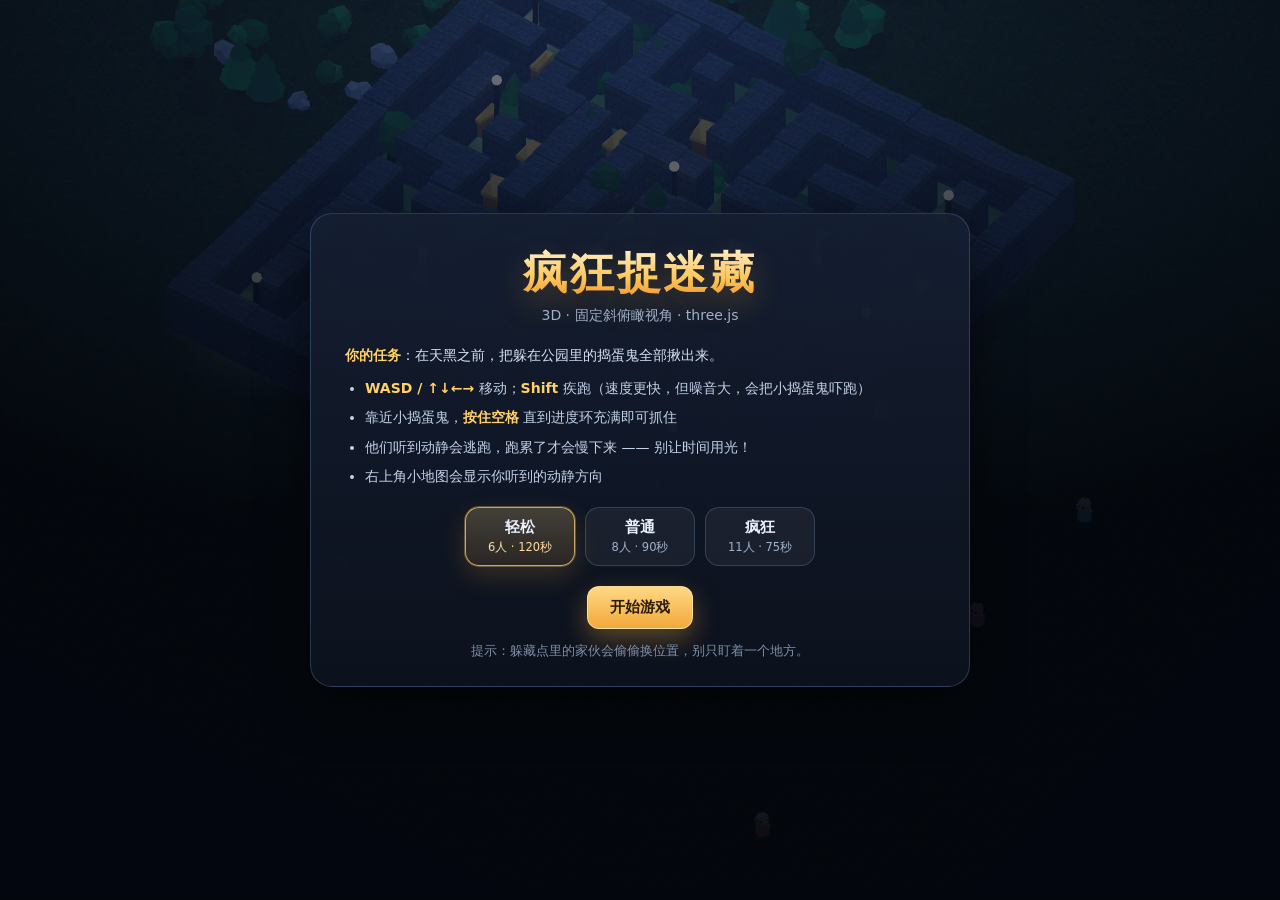
==== index.html @ 34064dfe "feat: 疯狂捉迷藏 —— three.js 固定斜俯瞰视角 3D 捉迷藏 - 固定等距正交相机 + 轻微跟随推镜，迷宫对角线对齐屏幕竖直线 - 程序化迷宫（DFS + 拆死胡同 + 中心广场）、夜" ====
<!DOCTYPE html>
<html lang="zh-CN">
<head>
<meta charset="UTF-8" />
<meta name="viewport" content="width=device-width, initial-scale=1, user-scalable=no" />
<title>疯狂捉迷藏 · Hide &amp; Seek 3D</title>
<link rel="stylesheet" href="css/style.css" />
</head>
<body>
<div id="app">
  <canvas id="game-canvas"></canvas>

  <!-- ===================== HUD ===================== -->
  <div id="hud" class="hidden">
    <div class="hud-top">
      <div class="panel stat">
        <span class="label">剩余时间</span>
        <span class="value" id="stat-time">90</span>
        <div class="bar"><i id="time-bar"></i></div>
      </div>
      <div class="panel stat">
        <span class="label">抓到</span>
        <span class="value"><b id="stat-found">0</b> / <span id="stat-total">8</span></span>
      </div>
      <div class="panel stat">
        <span class="label">噪音</span>
        <span class="value" id="stat-noise">安静</span>
        <div class="bar noise"><i id="noise-bar"></i></div>
      </div>
      <div class="panel stat">
        <span class="label">关卡</span>
        <span class="value" id="stat-level">1</span>
      </div>
      <div class="hud-buttons">
        <button class="btn ghost" id="btn-pause" title="暂停 / 继续 (Esc)">⏸</button>
        <button class="btn ghost" id="btn-sound" title="音效开关 (M)">🔊</button>
      </div>
    </div>

    <div id="toast"></div>
    <div id="minimap-wrap" class="panel">
      <canvas id="minimap" width="210" height="210"></canvas>
      <div class="mm-title">小地图</div>
    </div>
    <!-- 触屏虚拟摇杆 -->
    <div id="joystick" class="hidden">
      <div class="joy-base"><i class="joy-knob"></i></div>
      <div class="joy-hint">按住拖动移动</div>
    </div>
    <button id="btn-grab" class="hidden">抓<i>住</i></button>

    <div class="hint">
      <b>WASD</b>/方向键 移动 · <b>Shift</b> 疾跑(吵) · <b>空格</b> 抓住 · <b>Esc</b> 暂停
    </div>
  </div>

  <!-- ===================== 开始界面 ===================== -->
  <div id="screen-start" class="screen">
    <div class="card">
      <h1>疯狂捉迷藏</h1>
      <p class="sub">3D · 固定斜俯瞰视角 · three.js</p>
      <div class="rules">
        <p><b>你的任务</b>：在天黑之前，把躲在公园里的捣蛋鬼全部揪出来。</p>
        <ul>
          <li><b>WASD / ↑↓←→</b> 移动；<b>Shift</b> 疾跑（速度更快，但噪音大，会把小捣蛋鬼吓跑）</li>
          <li>靠近小捣蛋鬼，<b>按住空格</b> 直到进度环充满即可抓住</li>
          <li>他们听到动静会逃跑，跑累了才会慢下来 —— 别让时间用光！</li>
          <li>右上角小地图会显示你听到的动静方向</li>
        </ul>
      </div>
      <div class="diff-row" id="diff-row">
        <button class="diff selected" data-diff="easy">轻松<b>6人 · 120秒</b></button>
        <button class="diff" data-diff="normal">普通<b>8人 · 90秒</b></button>
        <button class="diff" data-diff="hard">疯狂<b>11人 · 75秒</b></button>
      </div>
      <button class="btn primary" id="btn-start">开始游戏</button>
      <p class="foot">提示：躲藏点里的家伙会偷偷换位置，别只盯着一个地方。</p>
    </div>
  </div>

  <!-- ===================== 倒数 ===================== -->
  <div id="countdown" class="hidden"><span id="countdown-text">3</span></div>

  <!-- ===================== 结算界面 ===================== -->
  <div id="screen-end" class="screen hidden">
    <div class="card">
      <h2 id="end-title">游戏结束</h2>
      <p id="end-desc" class="sub"></p>
      <div id="end-stats" class="end-stats"></div>
      <div class="diff-row">
        <button class="btn primary" id="btn-again">再来一局</button>
        <button class="btn" id="btn-next">下一关</button>
        <button class="btn ghost" id="btn-menu">返回主菜单</button>
      </div>
    </div>
  </div>

  <!-- ===================== 暂停 ===================== -->
  <div id="screen-pause" class="screen hidden">
    <div class="card small">
      <h2>已暂停</h2>
      <p class="sub" id="pause-tip">按 Esc 继续游戏</p>
      <button class="btn primary" id="btn-resume">继续</button>
      <button class="btn ghost" id="btn-restart">重新开始</button>
    </div>
  </div>

  <div id="loading" class="screen"><div class="card small"><h2>加载中…</h2><p class="sub" id="loading-tip">正在生成公园</p></div></div>
</div>

<script src="vendor/three.min.js"></script>
<script src="js/core/util.js"></script>
<script src="js/core/audio.js"></script>
<script src="js/core/input.js"></script>
<script src="js/game/maze.js"></script>
<script src="js/game/scene.js"></script>
<script src="js/game/characters.js"></script>
<script src="js/game/particles.js"></script>
<script src="js/game/minimap.js"></script>
<script src="js/game/game.js"></script>
<script src="js/main.js"></script>
</body>
</html>
---- css/style.css ----
/* ===================== 疯狂捉迷藏 · UI ===================== */
:root {
  --ink: #eaf2ff;
  --dim: #9fb0c8;
  --gold: #ffd166;
  --cyan: #7fe7d6;
  --danger: #ff6b6b;
  --panel: rgba(14, 20, 33, 0.62);
  --panel-line: rgba(150, 190, 255, 0.18);
  --shadow: 0 18px 50px rgba(0, 0, 0, 0.55);
}

* { box-sizing: border-box; }

html, body {
  margin: 0;
  padding: 0;
  height: 100%;
  overflow: hidden;
  background: #070b14;
  color: var(--ink);
  font-family: "PingFang SC", "Hiragino Sans GB", "Microsoft YaHei", "Noto Sans SC", system-ui, -apple-system, sans-serif;
  -webkit-font-smoothing: antialiased;
  user-select: none;
  -webkit-user-select: none;
}

#app { position: fixed; inset: 0; }

#game-canvas {
  position: absolute;
  inset: 0;
  display: block;
  width: 100%;
  height: 100%;
  touch-action: none;
}

.hidden { display: none !important; }

/* ---------------- 面板通用 ---------------- */
.panel {
  background: var(--panel);
  border: 1px solid var(--panel-line);
  border-radius: 14px;
  backdrop-filter: blur(10px) saturate(1.2);
  -webkit-backdrop-filter: blur(10px) saturate(1.2);
  box-shadow: var(--shadow);
}

.btn {
  appearance: none;
  border: 1px solid rgba(160, 200, 255, 0.22);
  background: rgba(255, 255, 255, 0.06);
  color: var(--ink);
  font: inherit;
  font-size: 15px;
  padding: 11px 22px;
  border-radius: 12px;
  cursor: pointer;
  transition: transform 0.12s ease, background 0.18s ease, box-shadow 0.18s ease, border-color 0.18s ease;
}
.btn:hover { background: rgba(255, 255, 255, 0.13); transform: translateY(-1px); }
.btn:active { transform: translateY(1px) scale(0.99); }
.btn.primary {
  background: linear-gradient(180deg, #ffd884, #f2a93b);
  color: #2a1c05;
  font-weight: 800;
  border-color: rgba(255, 235, 190, 0.7);
  box-shadow: 0 10px 26px rgba(242, 169, 59, 0.35);
}
.btn.primary:hover { box-shadow: 0 14px 32px rgba(242, 169, 59, 0.5); }
.btn.ghost { padding: 9px 14px; font-size: 14px; }

/* ---------------- HUD ---------------- */
#hud { position: absolute; inset: 0; pointer-events: none; }
#hud .hud-top {
  position: absolute;
  top: 14px;
  left: 14px;
  right: 14px;
  display: flex;
  gap: 10px;
  align-items: flex-start;
  flex-wrap: wrap;
}
.stat {
  padding: 8px 14px;
  min-width: 104px;
  display: flex;
  flex-direction: column;
  gap: 2px;
}
.stat .label { font-size: 11px; letter-spacing: 0.12em; color: var(--dim); }
.stat .value { font-size: 20px; font-weight: 800; line-height: 1.15; font-variant-numeric: tabular-nums; }
.stat .value b { color: var(--gold); }
.stat .bar {
  height: 5px;
  border-radius: 3px;
  background: rgba(255, 255, 255, 0.12);
  overflow: hidden;
  margin-top: 3px;
}
.stat .bar i {
  display: block;
  height: 100%;
  width: 100%;
  border-radius: 3px;
  background: linear-gradient(90deg, #7fe7d6, #4fc3f7);
  transition: width 0.15s linear, background 0.3s ease;
}
.stat .bar i.low { background: linear-gradient(90deg, #ffb35c, #ff5c5c); }
.stat .bar.noise i { background: linear-gradient(90deg, #86e3a2, #ffd166, #ff6b6b); width: 6%; }
.stat.hot { border-color: rgba(255, 120, 120, 0.55); box-shadow: 0 0 0 1px rgba(255, 107, 107, 0.25), var(--shadow); }

.hud-buttons { margin-left: auto; display: flex; gap: 8px; pointer-events: auto; }

#toast {
  position: absolute;
  left: 50%;
  top: 96px;
  transform: translateX(-50%);
  display: flex;
  flex-direction: column;
  gap: 8px;
  align-items: center;
  pointer-events: none;
}
#toast .msg {
  padding: 8px 18px;
  border-radius: 999px;
  background: rgba(10, 16, 28, 0.72);
  border: 1px solid var(--panel-line);
  font-size: 14px;
  font-weight: 700;
  animation: toast-in 0.28s cubic-bezier(0.2, 1.4, 0.5, 1), toast-out 0.4s ease 1.5s forwards;
  backdrop-filter: blur(8px);
}
#toast .msg.warn { color: #ffd0d0; border-color: rgba(255, 107, 107, 0.5); }
#toast .msg.good { color: #d6ffe6; border-color: rgba(126, 231, 214, 0.5); }
#toast .msg.gold { color: #fff1c9; border-color: rgba(255, 209, 102, 0.55); }
@keyframes toast-in { from { opacity: 0; transform: translateY(-12px) scale(0.9); } to { opacity: 1; transform: none; } }
@keyframes toast-out { to { opacity: 0; transform: translateY(-10px); } }

#minimap-wrap {
  position: absolute;
  right: 14px;
  bottom: 14px;
  padding: 8px;
  border-radius: 16px;
}
#minimap { display: block; border-radius: 10px; width: 210px; height: 210px; }
#minimap-wrap .mm-title {
  position: absolute;
  left: 14px;
  top: 11px;
  font-size: 11px;
  letter-spacing: 0.18em;
  color: rgba(220, 235, 255, 0.75);
  text-shadow: 0 1px 4px #000;
}

.hint {
  position: absolute;
  left: 50%;
  bottom: 16px;
  transform: translateX(-50%);
  font-size: 12.5px;
  color: rgba(210, 226, 250, 0.72);
  background: rgba(8, 13, 24, 0.55);
  border: 1px solid var(--panel-line);
  border-radius: 999px;
  padding: 7px 16px;
  white-space: nowrap;
  backdrop-filter: blur(8px);
}
.hint b { color: var(--gold); }

/* ---------------- 全屏界面 ---------------- */
.screen {
  position: absolute;
  inset: 0;
  display: flex;
  align-items: center;
  justify-content: center;
  padding: 24px;
  background: radial-gradient(120% 90% at 50% 0%, rgba(30, 45, 80, 0.55), rgba(4, 7, 14, 0.92) 70%);
  z-index: 20;
  animation: fade-in 0.3s ease;
}
@keyframes fade-in { from { opacity: 0; } to { opacity: 1; } }

.card {
  width: min(660px, 100%);
  max-height: calc(100vh - 48px);
  overflow: auto;
  background: linear-gradient(180deg, rgba(22, 31, 50, 0.92), rgba(12, 18, 30, 0.95));
  border: 1px solid rgba(150, 190, 255, 0.22);
  border-radius: 22px;
  padding: 30px 34px 26px;
  box-shadow: var(--shadow);
  text-align: center;
}
.card.small { width: min(380px, 100%); padding: 26px 28px 22px; }
.card h1 {
  margin: 0 0 4px;
  font-size: 44px;
  letter-spacing: 0.06em;
  background: linear-gradient(180deg, #fff6dd, #ffcb5c 60%, #f08a2a);
  -webkit-background-clip: text;
  background-clip: text;
  color: transparent;
  text-shadow: 0 12px 30px rgba(240, 160, 40, 0.25);
}
.card h2 { margin: 0 0 8px; font-size: 30px; }
.card .sub { margin: 0 0 18px; color: var(--dim); font-size: 14px; }

.rules { text-align: left; font-size: 14px; line-height: 1.75; color: #d5e2f7; margin: 0 0 18px; }
.rules p { margin: 0 0 8px; }
.rules ul { margin: 0; padding-left: 20px; }
.rules li { margin-bottom: 5px; color: #c3d3ea; }
.rules b { color: var(--gold); }
.card .foot { margin: 14px 0 0; font-size: 12.5px; color: #7f90aa; }

.diff-row { display: flex; gap: 10px; justify-content: center; flex-wrap: wrap; margin: 6px 0 20px; }
.diff {
  appearance: none;
  border: 1px solid rgba(160, 200, 255, 0.2);
  background: rgba(255, 255, 255, 0.05);
  color: var(--ink);
  font: inherit;
  font-size: 15px;
  font-weight: 700;
  padding: 10px 18px;
  border-radius: 14px;
  cursor: pointer;
  display: flex;
  flex-direction: column;
  gap: 3px;
  align-items: center;
  min-width: 110px;
  transition: all 0.16s ease;
}
.diff b { font-size: 11.5px; font-weight: 500; color: var(--dim); }
.diff:hover { background: rgba(255, 255, 255, 0.11); }
.diff.selected {
  background: linear-gradient(180deg, rgba(255, 216, 132, 0.22), rgba(242, 169, 59, 0.12));
  border-color: rgba(255, 209, 102, 0.75);
  box-shadow: 0 0 0 1px rgba(255, 209, 102, 0.3), 0 10px 26px rgba(242, 169, 59, 0.18);
}
.diff.selected b { color: #ffdca0; }

.end-stats {
  display: flex;
  justify-content: center;
  gap: 26px;
  margin: 8px 0 22px;
  flex-wrap: wrap;
}
.end-stats .es { display: flex; flex-direction: column; gap: 4px; }
.end-stats .es span:first-child { font-size: 11px; letter-spacing: 0.14em; color: var(--dim); }
.end-stats .es span:last-child { font-size: 24px; font-weight: 800; color: var(--gold); font-variant-numeric: tabular-nums; }

#countdown {
  position: absolute;
  inset: 0;
  display: flex;
  align-items: center;
  justify-content: center;
  z-index: 15;
  pointer-events: none;
}
#countdown span {
  font-size: 150px;
  font-weight: 900;
  color: #fff;
  text-shadow: 0 0 60px rgba(126, 231, 214, 0.75), 0 12px 40px rgba(0, 0, 0, 0.7);
  animation: pop 0.85s cubic-bezier(0.2, 1.5, 0.4, 1);
}
@keyframes pop {
  0% { transform: scale(1.9); opacity: 0; }
  35% { transform: scale(0.95); opacity: 1; }
  100% { transform: scale(1.05); opacity: 0.05; }
}

#loading { z-index: 40; }

@media (max-width: 720px) {
  .card h1 { font-size: 32px; }
  .card { padding: 22px 20px 18px; border-radius: 18px; }
  #minimap, #minimap-wrap { width: 150px; }
  #minimap { height: 150px; }
  #btn-grab { right: 18px; bottom: 250px; width: 78px; height: 78px; font-size: 15px; }
  #joystick { left: 16px; bottom: 18px; }
  #joystick .joy-base { width: 116px; height: 116px; }
  #joystick .joy-knob { width: 54px; height: 54px; margin: -27px 0 0 -27px; }
  .hint { display: none; }
  .stat { min-width: 84px; padding: 6px 10px; }
  .stat .value { font-size: 17px; }
}

/* ---------------- 触屏摇杆 ---------------- */
#joystick {
  position: absolute;
  left: 22px;
  bottom: 26px;
  z-index: 12;
  display: flex;
  flex-direction: column;
  align-items: center;
  gap: 8px;
  touch-action: none;
}
#joystick .joy-base {
  position: relative;
  width: 132px;
  height: 132px;
  border-radius: 50%;
  background: radial-gradient(circle at 50% 45%, rgba(140,190,255,0.18), rgba(10,16,28,0.5));
  border: 1px solid rgba(160,200,255,0.3);
  box-shadow: inset 0 0 24px rgba(0,0,0,0.45), 0 10px 28px rgba(0,0,0,0.4);
  backdrop-filter: blur(6px);
  touch-action: none;
}
#joystick .joy-knob {
  position: absolute;
  left: 50%;
  top: 50%;
  width: 62px;
  height: 62px;
  margin: -31px 0 0 -31px;
  border-radius: 50%;
  background: radial-gradient(circle at 40% 35%, #dff1ff, #7fb2e8 60%, #3d6ea8);
  box-shadow: 0 6px 18px rgba(0,0,0,0.5);
  transition: transform 0.05s linear;
}
#joystick .joy-hint {
  font-size: 11px;
  color: rgba(210,226,250,0.6);
  text-shadow: 0 1px 3px #000;
}
#btn-grab {
  position: absolute;
  right: 26px;
  bottom: 310px;
  z-index: 12;
  width: 88px;
  height: 88px;
  border-radius: 50%;
  border: 1px solid rgba(255,215,130,0.6);
  background: radial-gradient(circle at 40% 35%, rgba(255,229,170,0.95), rgba(232,160,50,0.9));
  color: #2a1c05;
  font: inherit;
  font-size: 17px;
  font-weight: 900;
  line-height: 1.05;
  letter-spacing: 0.06em;
  box-shadow: 0 10px 26px rgba(0,0,0,0.45), 0 0 0 6px rgba(255,209,102,0.12);
  touch-action: none;
  cursor: pointer;
}
#btn-grab i { font-style: normal; display: block; font-size: 12px; letter-spacing: 0.3em; }
#btn-grab:active { transform: scale(0.94); }
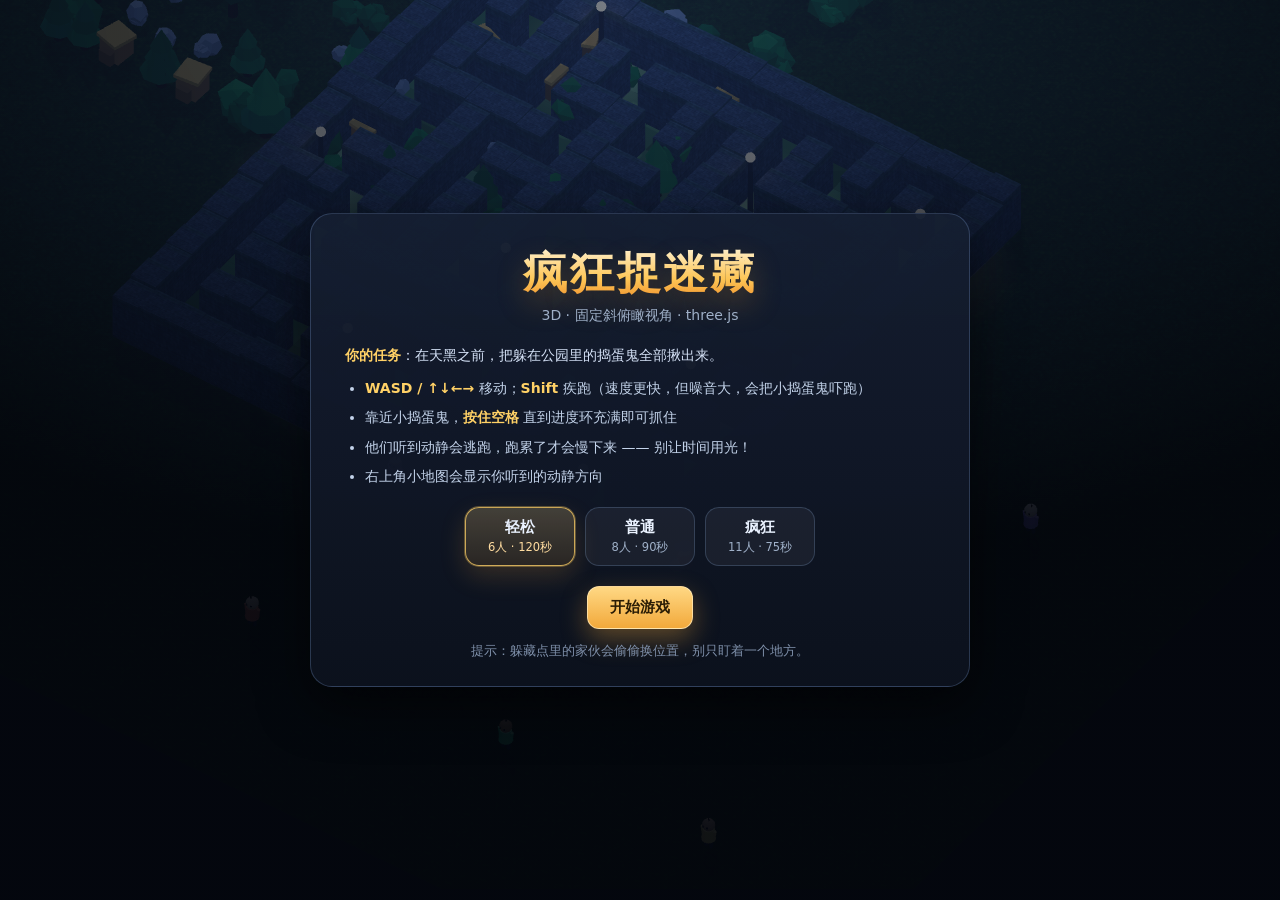
==== commit b4f9cbb9: "feat: 支持 GitHub Pages / Cloudflare Pages 直接部署 - docs/ 作为部署目录：单文件版游戏（内联 three.js）放在 docs/index.html，访" ====
--- a/index.html
+++ b/index.html
@@ -4,6 +4,10 @@
 <meta charset="UTF-8" />
 <meta name="viewport" content="width=device-width, initial-scale=1, user-scalable=no" />
 <title>疯狂捉迷藏 · Hide &amp; Seek 3D</title>
+<meta name="theme-color" content="#0e1421" />
+<meta name="description" content="three.js 固定斜俯瞰视角的 3D 捉迷藏游戏：在天黑前把躲在公园里的捣蛋鬼全部找出来。" />
+<!-- 内联矢量图标：手电筒光锥 + 被找到的小家伙（无外部请求） -->
+<link rel="icon" href="data:image/svg+xml,%3Csvg xmlns='http://www.w3.org/2000/svg' viewBox='0 0 64 64'%3E%3Crect width='64' height='64' rx='14' fill='%230e1421'/%3E%3Cpath d='M14 52 L50 20 L54 24 L18 56 Z' fill='%23ffd166' opacity='.35'/%3E%3Ccircle cx='47' cy='17' r='9' fill='%23ffe9a8'/%3E%3Ccircle cx='22' cy='44' r='9' fill='%237fe7d6'/%3E%3Ccircle cx='19' cy='42' r='1.8' fill='%230e1421'/%3E%3Ccircle cx='25' cy='42' r='1.8' fill='%230e1421'/%3E%3C/svg%3E" />
 <link rel="stylesheet" href="css/style.css" />
 </head>
 <body>
